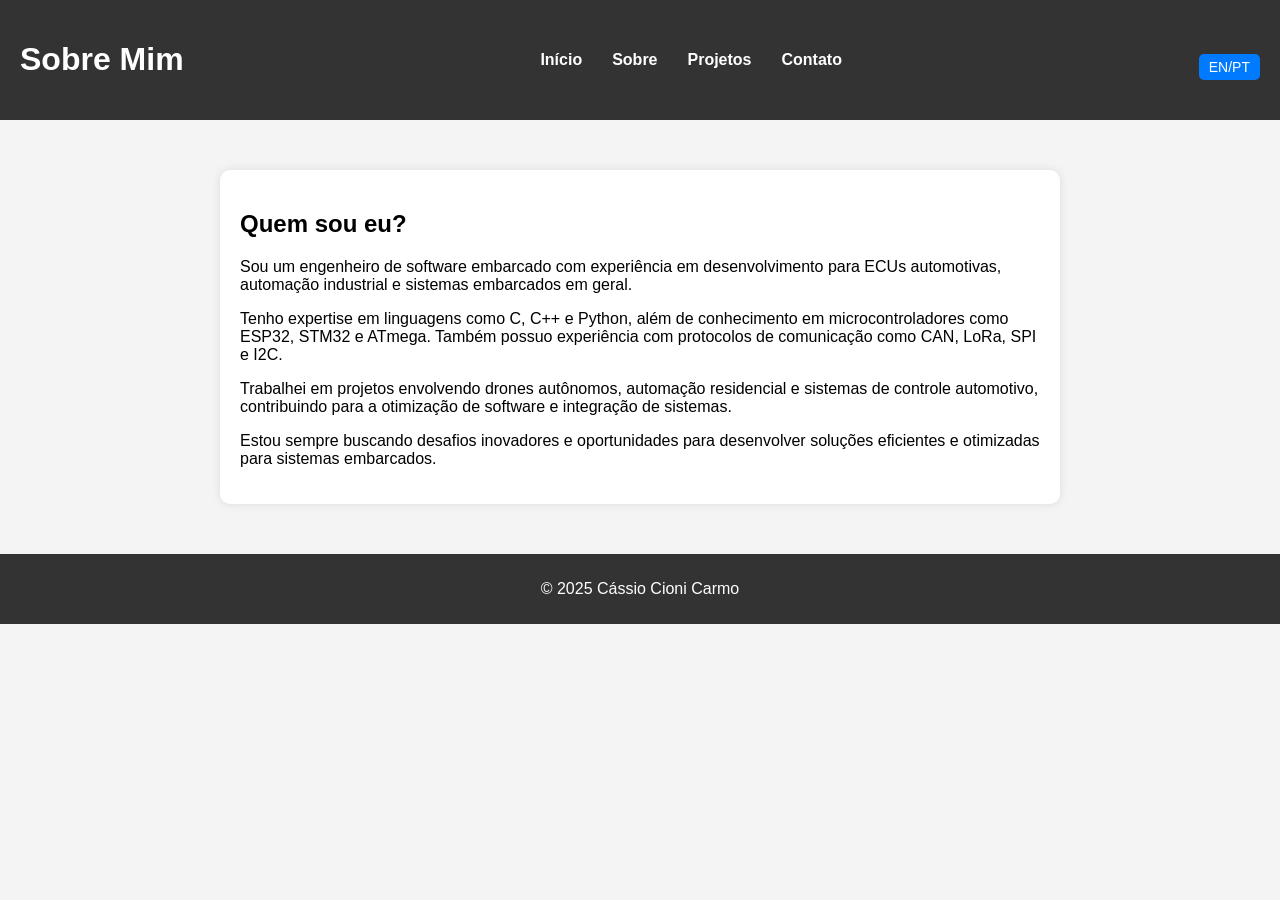
==== about.html @ e5561113 "feat: Add initial portfolio website with multi-language support - Created index.html for the homepag" ====
<!DOCTYPE html>
<html lang="pt-BR">
<head>
    <meta charset="UTF-8">
    <meta name="viewport" content="width=device-width, initial-scale=1.0">
    <title data-lang="pt" data-en="About" data-pt="Sobre"></title>
    <!-- Link para o arquivo CSS externo -->
    <link rel="stylesheet" href="styles/style.css">
    <!-- Link para o arquivo JavaScript externo -->
    <script src="scripts/script.js" defer></script>
</head>
<body>
    <header>
        <h1 data-lang="pt" data-en="About Me" data-pt="Sobre Mim"></h1>
        <nav>
            <ul>
                <li><a href="index.html" data-lang="pt" data-en="Home" data-pt="Início"></a></li>
                <li><a href="about.html" data-lang="pt" data-en="About" data-pt="Sobre"></a></li>
                <li><a href="projects.html" data-lang="pt" data-en="Projects" data-pt="Projetos"></a></li>
                <li><a href="contact.html" data-lang="pt" data-en="Contact" data-pt="Contato"></a></li>
            </ul>
        </nav>
        <button class="lang-btn" onclick="toggleLanguage()">EN/PT</button>
    </header>
    
    <div class="container">
        <h2 data-lang="pt" data-en="Who am I?" data-pt="Quem sou eu?">Quem sou eu?</h2>
        <p data-lang="pt" data-en="I am an embedded software engineer with experience in development for automotive ECUs, industrial automation, and embedded systems in general." data-pt="Sou um engenheiro de software embarcado com experiência em desenvolvimento para ECUs automotivas, automação industrial e sistemas embarcados em geral.">Sou um engenheiro de software embarcado com experiência em desenvolvimento para ECUs automotivas, automação industrial e sistemas embarcados em geral.</p>
        <p data-lang="pt" data-en="I have expertise in languages such as C, C++, and Python, as well as knowledge in microcontrollers like ESP32, STM32, and ATmega. I also have experience with communication protocols such as CAN, LoRa, SPI, and I2C." data-pt="Tenho expertise em linguagens como C, C++ e Python, além de conhecimento em microcontroladores como ESP32, STM32 e ATmega. Também possuo experiência com protocolos de comunicação como CAN, LoRa, SPI e I2C.">Tenho expertise em linguagens como C, C++ e Python, além de conhecimento em microcontroladores como ESP32, STM32 e ATmega. Também possuo experiência com protocolos de comunicação como CAN, LoRa, SPI e I2C.</p>
        <p data-lang="pt" data-en="I have worked on projects involving autonomous drones, home automation, and automotive control systems, contributing to software optimization and system integration." data-pt="Trabalhei em projetos envolvendo drones autônomos, automação residencial e sistemas de controle automotivo, contribuindo para a otimização de software e integração de sistemas.">Trabalhei em projetos envolvendo drones autônomos, automação residencial e sistemas de controle automotivo, contribuindo para a otimização de software e integração de sistemas.</p>
        <p data-lang="pt" data-en="I am always looking for innovative challenges and opportunities to develop efficient and optimized solutions for embedded systems." data-pt="Estou sempre buscando desafios inovadores e oportunidades para desenvolver soluções eficientes e otimizadas para sistemas embarcados.">Estou sempre buscando desafios inovadores e oportunidades para desenvolver soluções eficientes e otimizadas para sistemas embarcados.</p>
    </div>
    
    <footer>
        <p>© 2025 Cássio Cioni Carmo</p>    
    </footer>
</body>
</html>
---- styles/style.css ----
body {
    font-family: Arial, sans-serif;
    margin: 0;
    padding: 0;
    background-color: #f4f4f4;
    text-align: center;
}

header {
    background: #333;
    color: #fff;
    padding: 20px;
    display: flex;
    justify-content: space-between;
    align-items: center;
}

nav ul {
    list-style: none;
    padding: 0;
    margin: 0;
    display: flex;
}

nav ul li {
    margin: 0 15px;
}

nav ul li a {
    color: white;
    text-decoration: none;
    font-weight: bold;
}

.container {
    max-width: 800px;
    margin: 50px auto;
    padding: 20px;
    background: white;
    border-radius: 10px;
    box-shadow: 0 0 10px rgba(0, 0, 0, 0.1);
    text-align: left;
}

.project {
    margin-bottom: 20px;
    padding: 15px;
    background: #e8e8e8;
    border-radius: 5px;
}

footer {
    background: #333;
    color: white;
    padding: 10px;
    margin-top: 20px;
}

.lang-btn {
    background: #007bff;
    color: white;
    border: none;
    padding: 5px 10px;
    cursor: pointer;
    border-radius: 5px;
    font-size: 14px;
}

body {
    font-family: Arial, sans-serif;
    margin: 0;
    padding: 0;
    background-color: #f4f4f4;
    text-align: center;
}

form {
    display: flex;
    flex-direction: column;
}

label {
    font-weight: bold;
    margin-top: 10px;
}

input, textarea {
    width: 100%;
    padding: 10px;
    margin-top: 5px;
    border: 1px solid #ccc;
    border-radius: 5px;
}

button {
    margin-top: 15px;
    padding: 10px;
    background: #333;
    color: white;
    border: none;
    border-radius: 5px;
    cursor: pointer;
}
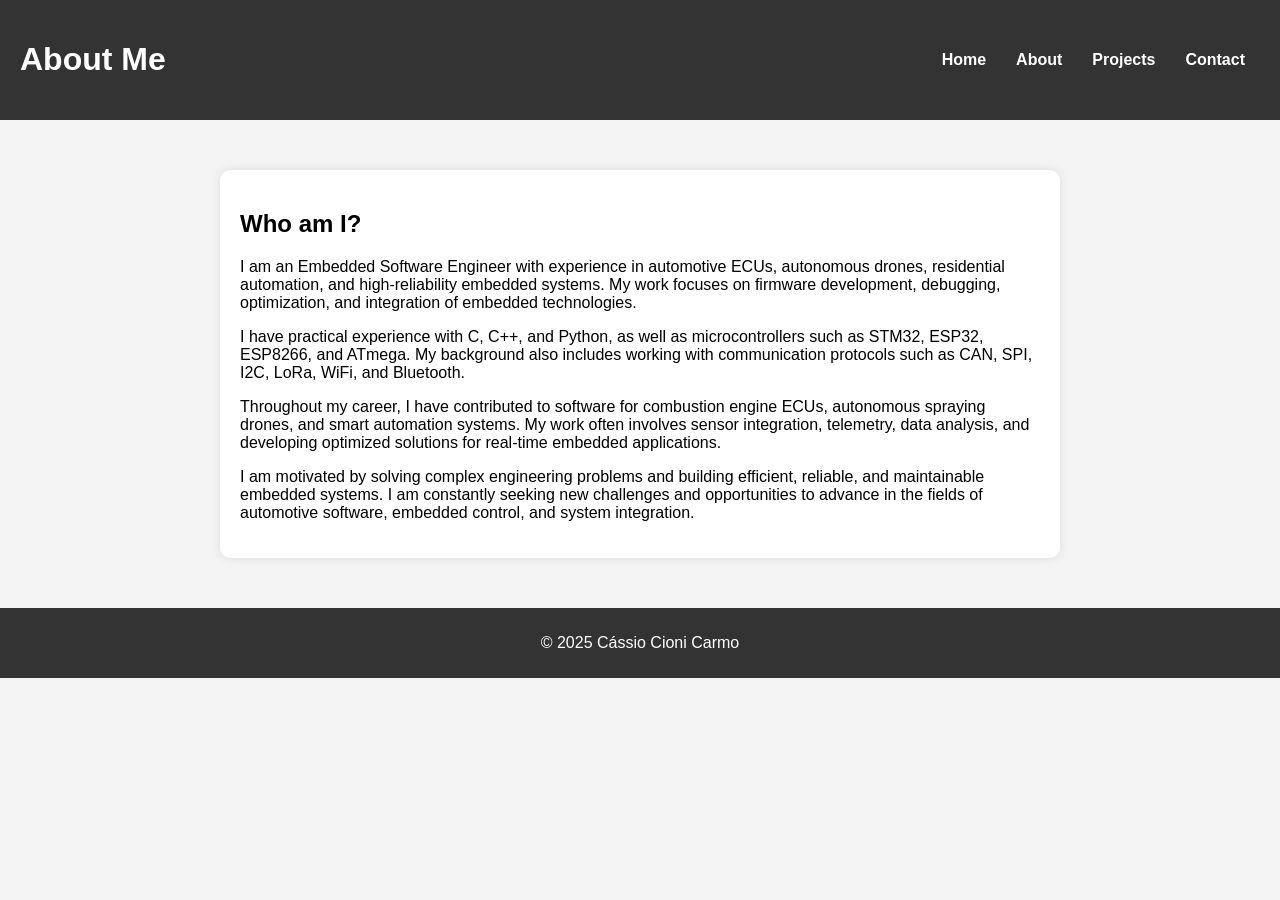
==== commit ef15fcca: "feat: Update website content and structure for improved clarity and professionalism" ====
--- a/about.html
+++ b/about.html
@@ -1,38 +1,59 @@
 <!DOCTYPE html>
-<html lang="pt-BR">
+<html lang="en">
 <head>
     <meta charset="UTF-8">
     <meta name="viewport" content="width=device-width, initial-scale=1.0">
-    <title data-lang="pt" data-en="About" data-pt="Sobre"></title>
-    <!-- Link para o arquivo CSS externo -->
+    <title>About</title>
     <link rel="stylesheet" href="styles/style.css">
-    <!-- Link para o arquivo JavaScript externo -->
     <script src="scripts/script.js" defer></script>
 </head>
+
 <body>
+
     <header>
-        <h1 data-lang="pt" data-en="About Me" data-pt="Sobre Mim"></h1>
+        <h1>About Me</h1>
         <nav>
             <ul>
-                <li><a href="index.html" data-lang="pt" data-en="Home" data-pt="Início"></a></li>
-                <li><a href="about.html" data-lang="pt" data-en="About" data-pt="Sobre"></a></li>
-                <li><a href="projects.html" data-lang="pt" data-en="Projects" data-pt="Projetos"></a></li>
-                <li><a href="contact.html" data-lang="pt" data-en="Contact" data-pt="Contato"></a></li>
+                <li><a href="index.html">Home</a></li>
+                <li><a href="about.html">About</a></li>
+                <li><a href="projects.html">Projects</a></li>
+                <li><a href="contact.html">Contact</a></li>
             </ul>
         </nav>
-        <button class="lang-btn" onclick="toggleLanguage()">EN/PT</button>
     </header>
     
     <div class="container">
-        <h2 data-lang="pt" data-en="Who am I?" data-pt="Quem sou eu?">Quem sou eu?</h2>
-        <p data-lang="pt" data-en="I am an embedded software engineer with experience in development for automotive ECUs, industrial automation, and embedded systems in general." data-pt="Sou um engenheiro de software embarcado com experiência em desenvolvimento para ECUs automotivas, automação industrial e sistemas embarcados em geral.">Sou um engenheiro de software embarcado com experiência em desenvolvimento para ECUs automotivas, automação industrial e sistemas embarcados em geral.</p>
-        <p data-lang="pt" data-en="I have expertise in languages such as C, C++, and Python, as well as knowledge in microcontrollers like ESP32, STM32, and ATmega. I also have experience with communication protocols such as CAN, LoRa, SPI, and I2C." data-pt="Tenho expertise em linguagens como C, C++ e Python, além de conhecimento em microcontroladores como ESP32, STM32 e ATmega. Também possuo experiência com protocolos de comunicação como CAN, LoRa, SPI e I2C.">Tenho expertise em linguagens como C, C++ e Python, além de conhecimento em microcontroladores como ESP32, STM32 e ATmega. Também possuo experiência com protocolos de comunicação como CAN, LoRa, SPI e I2C.</p>
-        <p data-lang="pt" data-en="I have worked on projects involving autonomous drones, home automation, and automotive control systems, contributing to software optimization and system integration." data-pt="Trabalhei em projetos envolvendo drones autônomos, automação residencial e sistemas de controle automotivo, contribuindo para a otimização de software e integração de sistemas.">Trabalhei em projetos envolvendo drones autônomos, automação residencial e sistemas de controle automotivo, contribuindo para a otimização de software e integração de sistemas.</p>
-        <p data-lang="pt" data-en="I am always looking for innovative challenges and opportunities to develop efficient and optimized solutions for embedded systems." data-pt="Estou sempre buscando desafios inovadores e oportunidades para desenvolver soluções eficientes e otimizadas para sistemas embarcados.">Estou sempre buscando desafios inovadores e oportunidades para desenvolver soluções eficientes e otimizadas para sistemas embarcados.</p>
+        <h2>Who am I?</h2>
+
+        <p>
+            I am an Embedded Software Engineer with experience in automotive ECUs, autonomous drones, 
+            residential automation, and high-reliability embedded systems. My work focuses on firmware 
+            development, debugging, optimization, and integration of embedded technologies.
+        </p>
+
+        <p>
+            I have practical experience with C, C++, and Python, as well as microcontrollers such as 
+            STM32, ESP32, ESP8266, and ATmega. My background also includes working with communication 
+            protocols such as CAN, SPI, I2C, LoRa, WiFi, and Bluetooth.
+        </p>
+
+        <p>
+            Throughout my career, I have contributed to software for combustion engine ECUs, 
+            autonomous spraying drones, and smart automation systems. My work often involves 
+            sensor integration, telemetry, data analysis, and developing optimized solutions for 
+            real-time embedded applications.
+        </p>
+
+        <p>
+            I am motivated by solving complex engineering problems and building efficient, reliable, 
+            and maintainable embedded systems. I am constantly seeking new challenges and opportunities 
+            to advance in the fields of automotive software, embedded control, and system integration.
+        </p>
     </div>
     
     <footer>
         <p>© 2025 Cássio Cioni Carmo</p>    
     </footer>
+
 </body>
 </html>
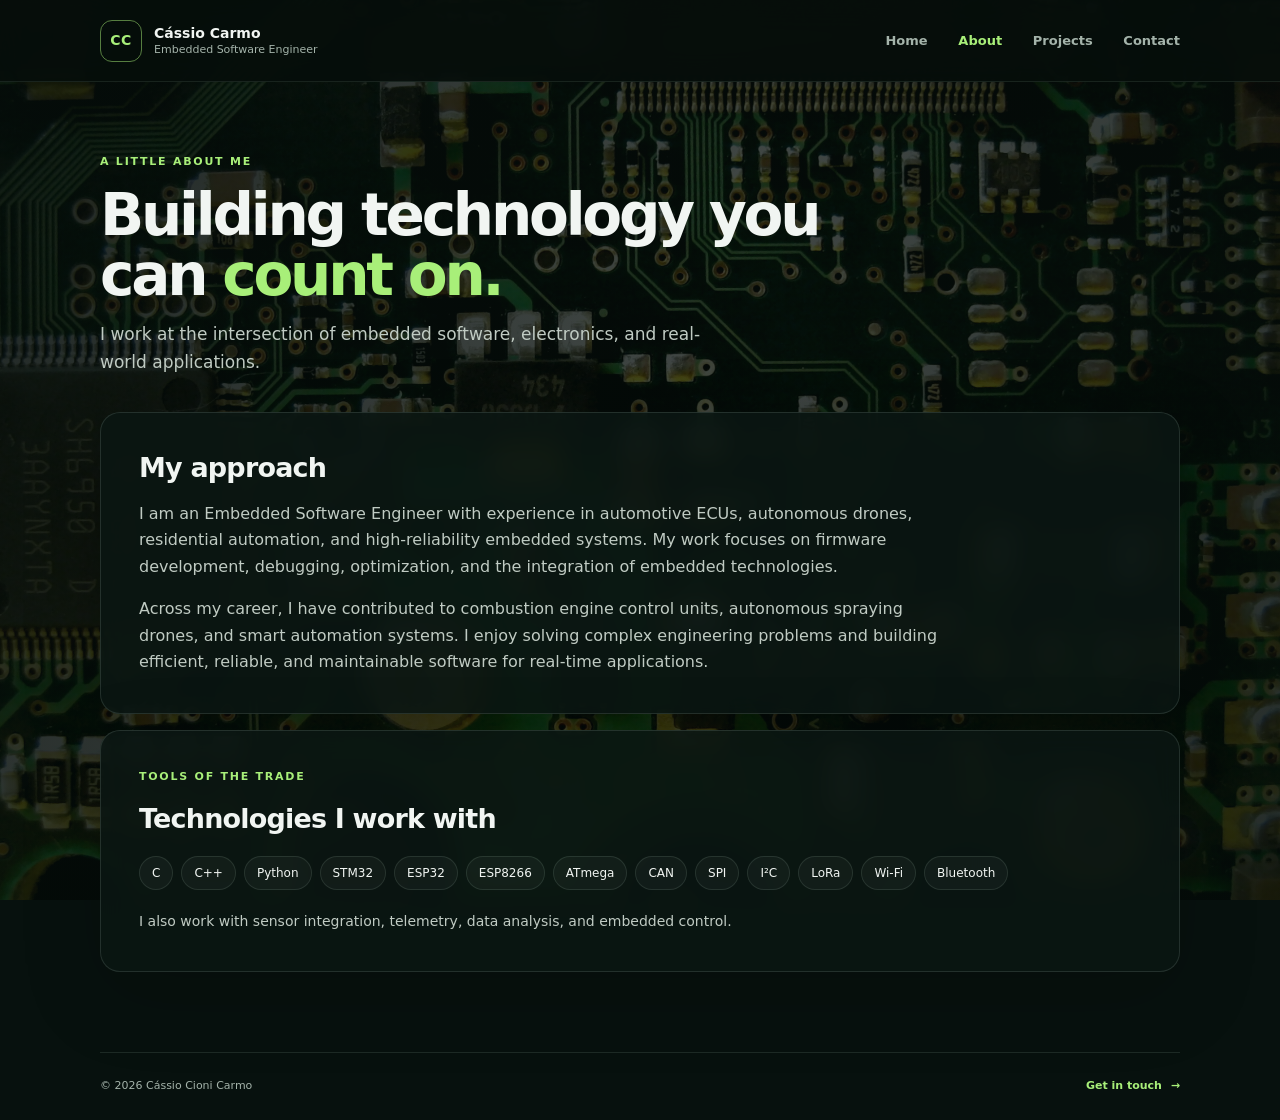
==== commit 4ec823ab: "Refactor code structure for improved readability and maintainability" ====
--- a/about.html
+++ b/about.html
@@ -3,57 +3,63 @@
 <head>
     <meta charset="UTF-8">
     <meta name="viewport" content="width=device-width, initial-scale=1.0">
-    <title>About</title>
+    <meta name="description" content="Learn about Cássio Cioni Carmo, an embedded software engineer working with automotive, drones, and connected systems.">
+    <meta name="theme-color" content="#07110e">
+    <title>About — Cássio Cioni Carmo</title>
     <link rel="stylesheet" href="styles/style.css">
-    <script src="scripts/script.js" defer></script>
 </head>
-
 <body>
-
-    <header>
-        <h1>About Me</h1>
-        <nav>
-            <ul>
+    <header class="site-header">
+        <a class="brand" href="index.html" aria-label="Cássio Carmo — Home">
+            <span class="brand-mark">CC</span>
+            <span class="brand-name">Cássio Carmo<span class="brand-role">Embedded Software Engineer</span></span>
+        </a>
+        <nav aria-label="Main navigation">
+            <ul class="nav-list">
                 <li><a href="index.html">Home</a></li>
-                <li><a href="about.html">About</a></li>
+                <li><a href="about.html" aria-current="page">About</a></li>
                 <li><a href="projects.html">Projects</a></li>
                 <li><a href="contact.html">Contact</a></li>
             </ul>
         </nav>
     </header>
-    
-    <div class="container">
-        <h2>Who am I?</h2>
 
-        <p>
-            I am an Embedded Software Engineer with experience in automotive ECUs, autonomous drones, 
-            residential automation, and high-reliability embedded systems. My work focuses on firmware 
-            development, debugging, optimization, and integration of embedded technologies.
-        </p>
+    <main id="main-content" class="page-main">
+        <section class="page-heading">
+            <p class="eyebrow">A little about me</p>
+            <h1>Building technology you can <span>count on.</span></h1>
+            <p class="page-lead">I work at the intersection of embedded software, electronics, and real-world applications.</p>
+        </section>
 
-        <p>
-            I have practical experience with C, C++, and Python, as well as microcontrollers such as 
-            STM32, ESP32, ESP8266, and ATmega. My background also includes working with communication 
-            protocols such as CAN, SPI, I2C, LoRa, WiFi, and Bluetooth.
-        </p>
+        <section class="content-panel panel">
+            <h2>My approach</h2>
+            <p>
+                I am an Embedded Software Engineer with experience in automotive ECUs, autonomous drones,
+                residential automation, and high-reliability embedded systems. My work focuses on firmware
+                development, debugging, optimization, and the integration of embedded technologies.
+            </p>
+            <p>
+                Across my career, I have contributed to combustion engine control units, autonomous spraying
+                drones, and smart automation systems. I enjoy solving complex engineering problems and
+                building efficient, reliable, and maintainable software for real-time applications.
+            </p>
+        </section>
 
-        <p>
-            Throughout my career, I have contributed to software for combustion engine ECUs, 
-            autonomous spraying drones, and smart automation systems. My work often involves 
-            sensor integration, telemetry, data analysis, and developing optimized solutions for 
-            real-time embedded applications.
-        </p>
+        <section class="content-panel panel">
+            <p class="eyebrow">Tools of the trade</p>
+            <h2>Technologies I work with</h2>
+            <div class="tag-list" aria-label="Technologies">
+                <span>C</span><span>C++</span><span>Python</span><span>STM32</span><span>ESP32</span>
+                <span>ESP8266</span><span>ATmega</span><span>CAN</span><span>SPI</span><span>I²C</span>
+                <span>LoRa</span><span>Wi-Fi</span><span>Bluetooth</span>
+            </div>
+            <p class="muted-copy">I also work with sensor integration, telemetry, data analysis, and embedded control.</p>
+        </section>
+    </main>
 
-        <p>
-            I am motivated by solving complex engineering problems and building efficient, reliable, 
-            and maintainable embedded systems. I am constantly seeking new challenges and opportunities 
-            to advance in the fields of automotive software, embedded control, and system integration.
-        </p>
-    </div>
-    
-    <footer>
-        <p>© 2025 Cássio Cioni Carmo</p>    
+    <footer class="site-footer">
+        <span>© 2026 Cássio Cioni Carmo</span>
+        <a class="text-link" href="contact.html">Get in touch <span aria-hidden="true">→</span></a>
     </footer>
-
 </body>
 </html>
--- a/styles/style.css
+++ b/styles/style.css
@@ -1,103 +1,627 @@
+:root {
+    color-scheme: dark;
+    --page: #07110e;
+    --panel: rgba(11, 22, 19, 0.88);
+    --panel-soft: rgba(13, 28, 23, 0.82);
+    --line: rgba(191, 219, 205, 0.14);
+    --text: #f1f5f2;
+    --muted: #a4b3aa;
+    --accent: #a8ef79;
+    --accent-dark: #12220f;
+    --content-width: 1080px;
+}
+
+* {
+    box-sizing: border-box;
+}
+
+html {
+    min-width: 320px;
+    scroll-behavior: smooth;
+}
+
 body {
-    font-family: Arial, sans-serif;
+    min-height: 100vh;
+    margin: 0;
+    display: flex;
+    flex-direction: column;
+    color: var(--text);
+    background-color: var(--page);
+    background-image:
+        linear-gradient(115deg, rgba(5, 13, 10, 0.9) 0%, rgba(5, 13, 10, 0.76) 50%, rgba(5, 13, 10, 0.87) 100%),
+        url("../images/background.jpg");
+    background-position: center, center;
+    background-size: cover;
+    background-attachment: fixed;
+    font-family: Inter, ui-sans-serif, system-ui, -apple-system, BlinkMacSystemFont, "Segoe UI", sans-serif;
+    font-size: 16px;
+    line-height: 1.65;
+    -webkit-font-smoothing: antialiased;
+}
+
+a {
+    color: inherit;
+}
+
+a:focus-visible {
+    outline: 2px solid var(--accent);
+    outline-offset: 4px;
+    border-radius: 4px;
+}
+
+.site-header {
+    position: sticky;
+    z-index: 2;
+    top: 0;
+    width: 100%;
+    min-height: 82px;
+    padding: 14px max(6vw, calc((100vw - var(--content-width)) / 2));
+    display: flex;
+    align-items: center;
+    justify-content: space-between;
+    gap: 28px;
+    border-bottom: 1px solid rgba(191, 219, 205, 0.1);
+    background: rgba(6, 14, 11, 0.9);
+    backdrop-filter: blur(16px);
+}
+
+.brand {
+    display: inline-flex;
+    align-items: center;
+    gap: 12px;
+    color: var(--text);
+    text-decoration: none;
+}
+
+.brand-mark {
+    width: 42px;
+    height: 42px;
+    display: grid;
+    place-items: center;
+    border: 1px solid rgba(168, 239, 121, 0.5);
+    border-radius: 12px;
+    color: var(--accent);
+    font-size: 14px;
+    font-weight: 750;
+    letter-spacing: 0.04em;
+}
+
+.brand-name {
+    font-size: 14px;
+    font-weight: 700;
+    line-height: 1.35;
+}
+
+.brand-role {
+    display: block;
+    color: var(--muted);
+    font-size: 11px;
+    font-weight: 450;
+}
+
+.nav-list {
     margin: 0;
     padding: 0;
-    background-color: #f4f4f4;
-    text-align: center;
-}
-
-header {
-    background: #333;
-    color: #fff;
-    padding: 20px;
-    display: flex;
+    display: flex;
+    align-items: center;
+    gap: clamp(16px, 2.4vw, 32px);
+    list-style: none;
+}
+
+.nav-list a {
+    color: var(--muted);
+    font-size: 13px;
+    font-weight: 550;
+    text-decoration: none;
+    transition: color 160ms ease;
+}
+
+.nav-list a:hover,
+.nav-list a[aria-current="page"] {
+    color: var(--accent);
+}
+
+.home-main,
+.page-main {
+    width: min(calc(100% - 48px), var(--content-width));
+    margin: 0 auto;
+    flex: 1;
+}
+
+.home-main {
+    padding: clamp(56px, 10vh, 100px) 0 64px;
+}
+
+.page-main {
+    padding: clamp(48px, 8vh, 80px) 0 64px;
+}
+
+.panel {
+    border: 1px solid var(--line);
+    border-radius: 20px;
+    background: var(--panel);
+    box-shadow: 0 24px 80px rgba(0, 0, 0, 0.18);
+    backdrop-filter: blur(12px);
+}
+
+.hero {
+    max-width: 830px;
+    padding: clamp(30px, 6vw, 64px);
+}
+
+.eyebrow {
+    margin: 0 0 16px;
+    display: flex;
+    align-items: center;
+    gap: 9px;
+    color: var(--accent);
+    font-size: 11px;
+    font-weight: 750;
+    letter-spacing: 0.16em;
+    line-height: 1.5;
+    text-transform: uppercase;
+}
+
+.status-dot {
+    width: 7px;
+    height: 7px;
+    border-radius: 50%;
+    background: var(--accent);
+    box-shadow: 0 0 14px rgba(168, 239, 121, 0.8);
+}
+
+h1,
+h2,
+h3,
+p {
+    margin-top: 0;
+}
+
+.hero h1,
+.page-heading h1 {
+    max-width: 760px;
+    margin-bottom: 20px;
+    font-size: clamp(40px, 7vw, 70px);
+    font-weight: 680;
+    letter-spacing: -0.055em;
+    line-height: 1.04;
+}
+
+.hero h1 span,
+.page-heading h1 span {
+    color: var(--accent);
+}
+
+.hero-copy {
+    max-width: 620px;
+    margin-bottom: 28px;
+    color: #c0cbc3;
+    font-size: clamp(16px, 2vw, 18px);
+}
+
+.button-row {
+    display: flex;
+    flex-wrap: wrap;
+    gap: 12px;
+}
+
+.button {
+    min-height: 48px;
+    padding: 0 18px;
+    display: inline-flex;
+    align-items: center;
+    justify-content: center;
+    gap: 12px;
+    border: 1px solid transparent;
+    border-radius: 10px;
+    font-size: 13px;
+    font-weight: 700;
+    text-decoration: none;
+    transition: transform 160ms ease, background-color 160ms ease, border-color 160ms ease;
+}
+
+.button:hover {
+    transform: translateY(-2px);
+}
+
+.button-primary {
+    color: var(--accent-dark);
+    background: var(--accent);
+}
+
+.button-primary:hover {
+    background: #bcf596;
+}
+
+.button-secondary {
+    border-color: var(--line);
+    color: var(--text);
+    background: rgba(255, 255, 255, 0.035);
+}
+
+.button-secondary:hover {
+    border-color: rgba(168, 239, 121, 0.55);
+}
+
+.expertise,
+.tag-list {
+    display: flex;
+    flex-wrap: wrap;
+    gap: 8px;
+}
+
+.expertise {
+    margin-top: 34px;
+    padding-top: 23px;
+    border-top: 1px solid var(--line);
+}
+
+.expertise span,
+.tag-list span {
+    padding: 5px 10px;
+    border: 1px solid rgba(191, 219, 205, 0.12);
+    border-radius: 999px;
+    color: #c0cbc3;
+    background: rgba(255, 255, 255, 0.035);
+    font-size: 11px;
+    line-height: 1.5;
+}
+
+.featured {
+    margin-top: 20px;
+    padding: 28px clamp(24px, 4vw, 40px);
+    display: flex;
+    align-items: center;
     justify-content: space-between;
-    align-items: center;
-}
-
-nav ul {
-    list-style: none;
-    padding: 0;
+    gap: 32px;
+    background: var(--panel-soft);
+}
+
+.featured .eyebrow {
+    margin-bottom: 9px;
+}
+
+.featured h2,
+.content-panel h2,
+.resume-card h2 {
+    margin-bottom: 8px;
+    font-size: clamp(20px, 3vw, 27px);
+    letter-spacing: -0.03em;
+    line-height: 1.25;
+}
+
+.featured p:not(.eyebrow) {
+    max-width: 620px;
+    margin-bottom: 0;
+    color: var(--muted);
+    font-size: 14px;
+}
+
+.text-link {
+    flex: 0 0 auto;
+    color: var(--accent);
+    font-size: 13px;
+    font-weight: 700;
+    text-decoration: none;
+}
+
+.text-link span {
+    margin-left: 5px;
+    transition: margin 160ms ease;
+}
+
+.text-link:hover span {
+    margin-left: 9px;
+}
+
+.page-heading {
+    margin-bottom: 36px;
+}
+
+.page-heading .eyebrow {
+    margin-bottom: 14px;
+}
+
+.page-heading h1 {
+    max-width: 780px;
+    margin-bottom: 15px;
+    font-size: clamp(38px, 6vw, 58px);
+}
+
+.page-lead {
+    max-width: 640px;
+    margin-bottom: 0;
+    color: #c0cbc3;
+    font-size: 17px;
+}
+
+.content-panel {
+    margin-bottom: 16px;
+    padding: clamp(24px, 4vw, 38px);
+}
+
+.content-panel h2 {
+    margin-bottom: 16px;
+}
+
+.content-panel p:not(.eyebrow) {
+    max-width: 800px;
+    color: #c0cbc3;
+}
+
+.content-panel p:last-child {
+    margin-bottom: 0;
+}
+
+.content-panel .tag-list {
+    margin: 20px 0;
+}
+
+.content-panel .tag-list span {
+    padding: 7px 12px;
+    color: var(--text);
+    font-size: 12px;
+}
+
+.muted-copy {
+    font-size: 14px;
+}
+
+.project-section + .project-section {
+    margin-top: 44px;
+}
+
+.section-heading {
+    margin-bottom: 16px;
+    display: flex;
+    align-items: baseline;
+    justify-content: space-between;
+    gap: 20px;
+}
+
+.section-heading h2 {
     margin: 0;
-    display: flex;
-}
-
-nav ul li {
-    margin: 0 15px;
-}
-
-nav ul li a {
-    color: white;
+    font-size: 21px;
+    letter-spacing: -0.025em;
+}
+
+.section-count {
+    color: var(--muted);
+    font-size: 11px;
+    letter-spacing: 0.1em;
+}
+
+.project-grid {
+    display: grid;
+    grid-template-columns: repeat(2, minmax(0, 1fr));
+    gap: 14px;
+}
+
+.project-card {
+    padding: 24px;
+    background: var(--panel-soft);
+    transition: transform 180ms ease, border-color 180ms ease;
+}
+
+.project-card:hover,
+.contact-card:hover {
+    transform: translateY(-3px);
+    border-color: rgba(168, 239, 121, 0.38);
+}
+
+.project-meta {
+    margin-bottom: 12px;
+    display: flex;
+    flex-wrap: wrap;
+    justify-content: space-between;
+    gap: 8px;
+    color: var(--accent);
+    font-size: 11px;
+    font-weight: 700;
+    letter-spacing: 0.04em;
+    text-transform: uppercase;
+}
+
+.project-meta span {
+    color: var(--muted);
+    font-weight: 500;
+}
+
+.project-card h3 {
+    margin-bottom: 10px;
+    font-size: 17px;
+    letter-spacing: -0.02em;
+    line-height: 1.4;
+}
+
+.project-card > p:not(.project-meta) {
+    min-height: 74px;
+    margin-bottom: 18px;
+    color: var(--muted);
+    font-size: 13px;
+}
+
+.project-card .tag-list span {
+    font-size: 10px;
+}
+
+.contact-main {
+    max-width: 920px;
+}
+
+.contact-grid {
+    display: grid;
+    grid-template-columns: repeat(3, minmax(0, 1fr));
+    gap: 14px;
+}
+
+.contact-card {
+    position: relative;
+    min-height: 185px;
+    padding: 22px;
+    display: flex;
+    flex-direction: column;
+    align-items: flex-start;
     text-decoration: none;
-    font-weight: bold;
-}
-
-.container {
-    max-width: 800px;
-    margin: 50px auto;
-    padding: 20px;
-    background: white;
+    transition: transform 180ms ease, border-color 180ms ease;
+}
+
+.contact-icon {
+    min-width: 36px;
+    height: 36px;
+    margin-bottom: 18px;
+    padding: 0 7px;
+    display: grid;
+    place-items: center;
+    border: 1px solid rgba(168, 239, 121, 0.35);
     border-radius: 10px;
-    box-shadow: 0 0 10px rgba(0, 0, 0, 0.1);
-    text-align: left;
-}
-
-.project {
-    margin-bottom: 20px;
-    padding: 15px;
-    background: #e8e8e8;
-    border-radius: 5px;
-}
-
-footer {
-    background: #333;
-    color: white;
-    padding: 10px;
-    margin-top: 20px;
-}
-
-.lang-btn {
-    background: #007bff;
-    color: white;
-    border: none;
-    padding: 5px 10px;
-    cursor: pointer;
-    border-radius: 5px;
+    color: var(--accent);
+    font-size: 13px;
+    font-weight: 750;
+}
+
+.contact-label {
+    margin-bottom: 4px;
+    color: var(--muted);
+    font-size: 11px;
+    font-weight: 700;
+    letter-spacing: 0.12em;
+    text-transform: uppercase;
+}
+
+.contact-value {
+    padding-right: 16px;
+    overflow-wrap: anywhere;
     font-size: 14px;
-}
-
-body {
-    font-family: Arial, sans-serif;
-    margin: 0;
-    padding: 0;
-    background-color: #f4f4f4;
-    text-align: center;
-}
-
-form {
-    display: flex;
-    flex-direction: column;
-}
-
-label {
-    font-weight: bold;
-    margin-top: 10px;
-}
-
-input, textarea {
-    width: 100%;
-    padding: 10px;
-    margin-top: 5px;
-    border: 1px solid #ccc;
-    border-radius: 5px;
-}
-
-button {
-    margin-top: 15px;
-    padding: 10px;
-    background: #333;
-    color: white;
-    border: none;
-    border-radius: 5px;
-    cursor: pointer;
-}+    font-weight: 600;
+}
+
+.contact-arrow {
+    position: absolute;
+    right: 20px;
+    bottom: 19px;
+    color: var(--accent);
+    font-size: 16px;
+}
+
+.resume-card {
+    margin-top: 16px;
+    padding: 26px 30px;
+    display: flex;
+    align-items: center;
+    justify-content: space-between;
+    gap: 24px;
+    background: var(--panel-soft);
+}
+
+.resume-card .eyebrow {
+    margin-bottom: 8px;
+}
+
+.resume-card h2 {
+    margin-bottom: 0;
+}
+
+.site-footer {
+    width: min(calc(100% - 48px), var(--content-width));
+    min-height: 68px;
+    margin: 0 auto;
+    display: flex;
+    align-items: center;
+    justify-content: space-between;
+    gap: 18px;
+    border-top: 1px solid rgba(191, 219, 205, 0.12);
+    color: var(--muted);
+    font-size: 11px;
+}
+
+.site-footer .text-link {
+    font-size: 11px;
+}
+
+@media (max-width: 680px) {
+    body {
+        background-attachment: scroll;
+    }
+
+    .site-header {
+        position: static;
+        padding: 13px 20px 0;
+        flex-direction: column;
+        align-items: flex-start;
+        gap: 12px;
+    }
+
+    .site-header nav {
+        width: 100%;
+        overflow-x: auto;
+    }
+
+    .nav-list {
+        min-width: max-content;
+        padding: 0 0 12px;
+        gap: 22px;
+    }
+
+    .home-main,
+    .page-main {
+        width: min(calc(100% - 32px), var(--content-width));
+    }
+
+    .home-main {
+        padding-top: 28px;
+    }
+
+    .page-main {
+        padding-top: 38px;
+    }
+
+    .hero {
+        padding: 28px 22px;
+    }
+
+    .hero h1 {
+        font-size: clamp(38px, 12vw, 56px);
+    }
+
+    .featured,
+    .resume-card {
+        align-items: flex-start;
+        flex-direction: column;
+    }
+
+    .featured {
+        gap: 18px;
+    }
+
+    .project-grid,
+    .contact-grid {
+        grid-template-columns: 1fr;
+    }
+
+    .project-card > p:not(.project-meta) {
+        min-height: 0;
+    }
+
+    .contact-card {
+        min-height: 155px;
+    }
+
+    .site-footer {
+        width: min(calc(100% - 32px), var(--content-width));
+        padding: 16px 0;
+        align-items: flex-start;
+        flex-direction: column;
+        justify-content: center;
+        gap: 4px;
+    }
+}
+
+@media (prefers-reduced-motion: reduce) {
+    *,
+    *::before,
+    *::after {
+        scroll-behavior: auto !important;
+        transition-duration: 0.01ms !important;
+    }
+}
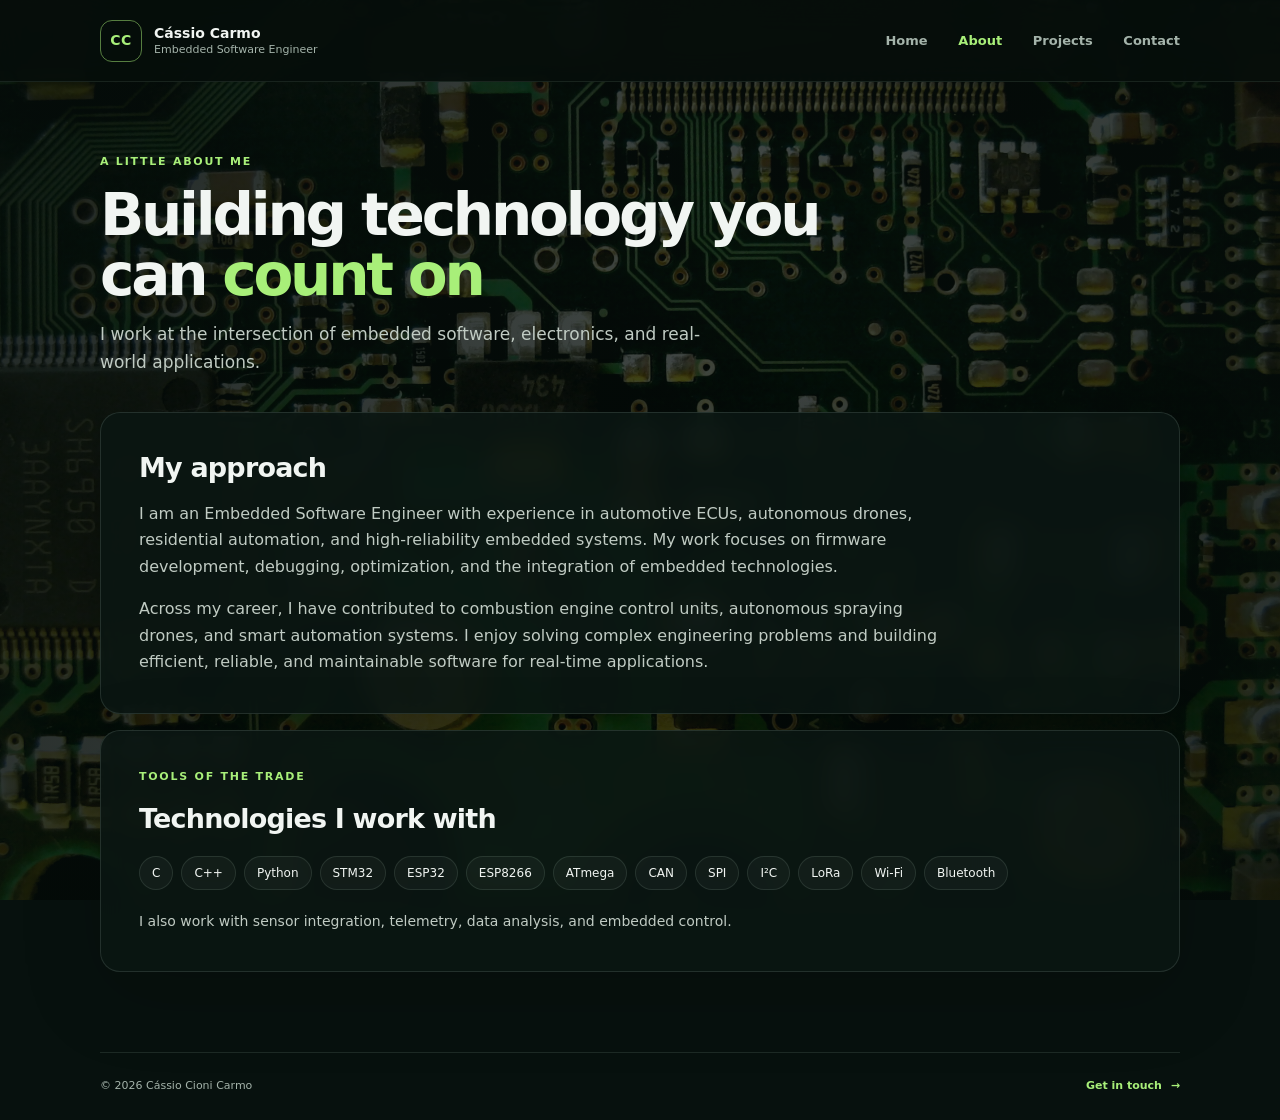
==== commit 228064e1: "feat: Update headings for improved clarity and consistency across pages" ====
--- a/about.html
+++ b/about.html
@@ -6,7 +6,7 @@
     <meta name="description" content="Learn about Cássio Cioni Carmo, an embedded software engineer working with automotive, drones, and connected systems.">
     <meta name="theme-color" content="#07110e">
     <title>About — Cássio Cioni Carmo</title>
-    <link rel="stylesheet" href="styles/style.css">
+    <link rel="stylesheet" href="styles/style.css?v=20261018">
 </head>
 <body>
     <header class="site-header">
@@ -27,7 +27,7 @@
     <main id="main-content" class="page-main">
         <section class="page-heading">
             <p class="eyebrow">A little about me</p>
-            <h1>Building technology you can <span>count on.</span></h1>
+            <h1>Building technology you can <span>count on</span></h1>
             <p class="page-lead">I work at the intersection of embedded software, electronics, and real-world applications.</p>
         </section>
 
